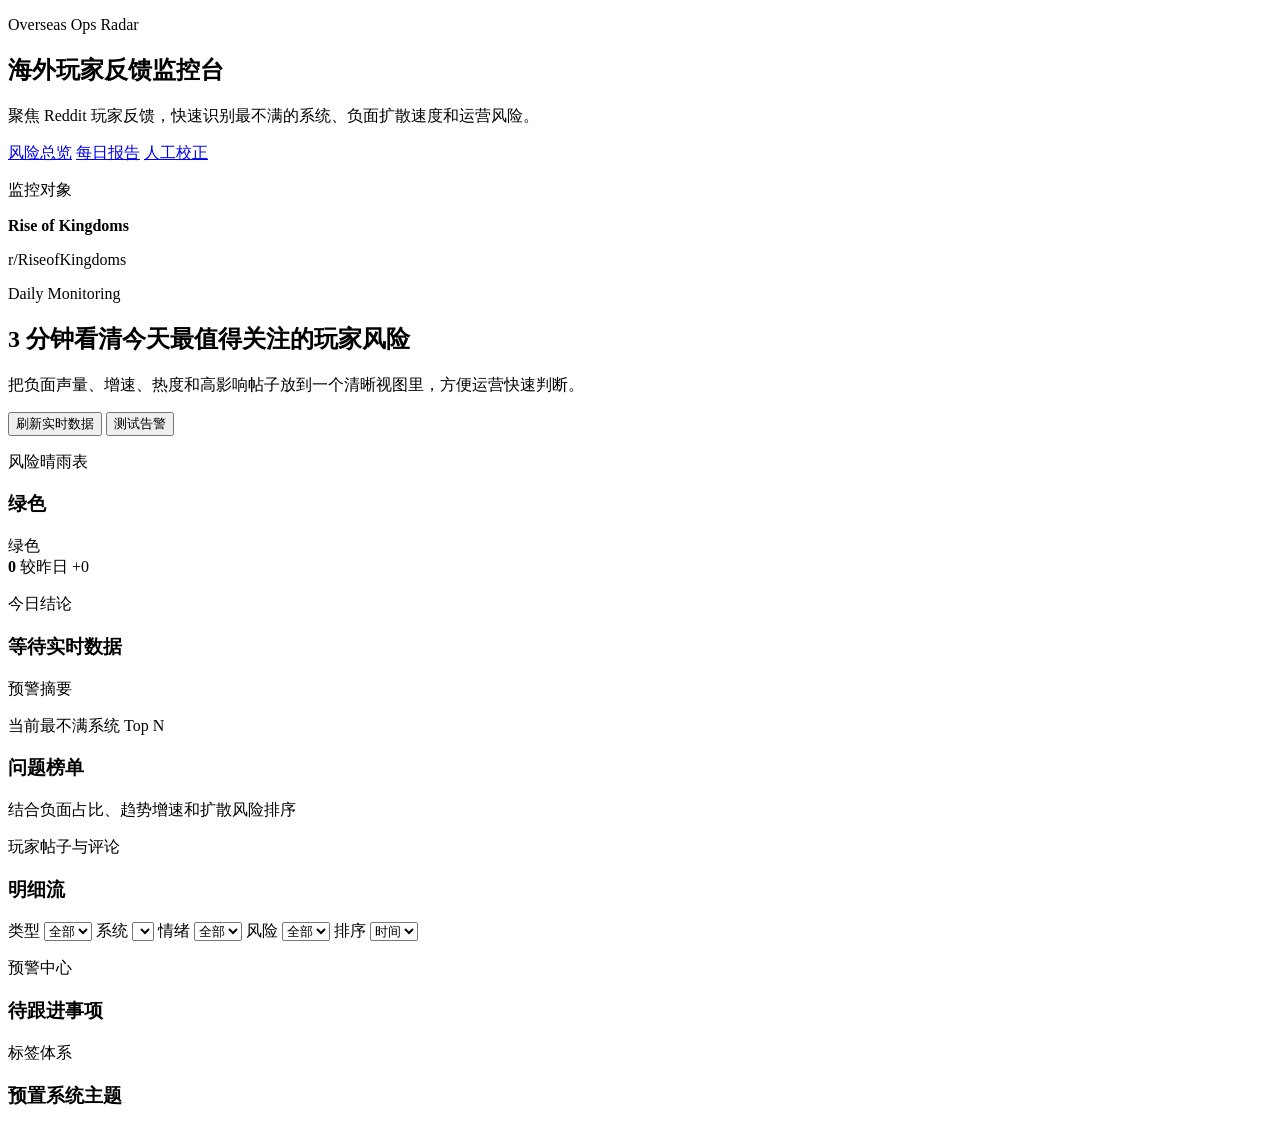
==== game-feedback-monitor/index.html @ 9673b21c "Add dashboard page" ====
<!DOCTYPE html>
<html lang="zh-CN">
  <head>
    <meta charset="UTF-8" />
    <meta name="viewport" content="width=device-width, initial-scale=1.0" />
    <title>海外玩家反馈监控台</title>
    <link rel="preconnect" href="https://fonts.googleapis.com" />
    <link rel="preconnect" href="https://fonts.gstatic.com" crossorigin />
    <link
      href="https://fonts.googleapis.com/css2?family=Space+Grotesk:wght@400;500;700&family=Noto+Sans+SC:wght@400;500;700&display=swap"
      rel="stylesheet"
    />
    <link rel="stylesheet" href="./styles.css" />
  </head>
  <body data-page="dashboard">
    <div class="page-shell">
      <aside class="sidebar">
        <div>
          <p class="eyebrow">Overseas Ops Radar</p>
          <h1>海外玩家反馈监控台</h1>
          <p class="sidebar-copy">聚焦 Reddit 玩家反馈，快速识别最不满的系统、负面扩散速度和运营风险。</p>
        </div>
        <nav class="nav">
          <a class="nav-link active" href="./index.html">风险总览</a>
          <a class="nav-link" href="./reports.html">每日报告</a>
          <a class="nav-link" href="./review.html">人工校正</a>
        </nav>
        <section class="sidebar-panel">
          <p class="panel-label">监控对象</p>
          <strong id="game-name">Rise of Kingdoms</strong>
          <p id="source-summary">r/RiseofKingdoms</p>
        </section>
      </aside>

      <main class="content">
        <header class="hero">
          <div>
            <p class="eyebrow">Daily Monitoring</p>
            <h2>3 分钟看清今天最值得关注的玩家风险</h2>
            <p class="hero-copy">把负面声量、增速、热度和高影响帖子放到一个清晰视图里，方便运营快速判断。</p>
          </div>
          <div class="hero-actions">
            <button id="refresh-button" class="button button-primary">刷新实时数据</button>
            <button id="test-alert-button" class="button button-secondary">测试告警</button>
          </div>
        </header>

        <section class="overview-grid">
          <article class="card risk-card">
            <div class="card-header">
              <div>
                <p class="card-label">风险晴雨表</p>
                <h3 id="risk-level-title">绿色</h3>
              </div>
              <span id="risk-badge" class="risk-badge risk-green">绿色</span>
            </div>
            <div class="risk-meter">
              <div class="risk-meter-track">
                <div id="risk-meter-fill" class="risk-meter-fill"></div>
              </div>
              <div class="risk-meter-meta">
                <strong id="risk-score">0</strong>
                <span id="risk-change">较昨日 +0</span>
              </div>
            </div>
            <div id="overview-metrics" class="metric-row"></div>
          </article>

          <article class="card compact-card">
            <p class="card-label">今日结论</p>
            <h3 id="headline-system">等待实时数据</h3>
            <p id="headline-summary" class="summary-text"></p>
          </article>

          <article class="card compact-card">
            <p class="card-label">预警摘要</p>
            <div id="alert-summary" class="stack-list"></div>
          </article>
        </section>

        <section class="dashboard-grid">
          <div class="main-column">
            <article class="card">
              <div class="card-header">
                <div>
                  <p class="card-label">当前最不满系统 Top N</p>
                  <h3>问题榜单</h3>
                </div>
                <p class="section-note">结合负面占比、趋势增速和扩散风险排序</p>
              </div>
              <div id="issue-list" class="issue-list"></div>
            </article>

            <article class="card">
              <div class="card-header">
                <div>
                  <p class="card-label">玩家帖子与评论</p>
                  <h3>明细流</h3>
                </div>
              </div>
              <div class="filters">
                <label>
                  类型
                  <select id="content-type-filter">
                    <option value="all">全部</option>
                    <option value="submission">帖子</option>
                    <option value="comment">评论</option>
                  </select>
                </label>
                <label>
                  系统
                  <select id="topic-filter"></select>
                </label>
                <label>
                  情绪
                  <select id="sentiment-filter">
                    <option value="all">全部</option>
                    <option value="negative">负向</option>
                    <option value="neutral">中性</option>
                    <option value="positive">正向</option>
                  </select>
                </label>
                <label>
                  风险
                  <select id="risk-filter">
                    <option value="all">全部</option>
                    <option value="red">红色</option>
                    <option value="orange">橙色</option>
                    <option value="green">绿色</option>
                  </select>
                </label>
                <label>
                  排序
                  <select id="sort-filter">
                    <option value="time">时间</option>
                    <option value="heat">热度</option>
                  </select>
                </label>
              </div>
              <div id="post-stream" class="post-stream"></div>
            </article>
          </div>

          <aside class="side-column">
            <article class="card">
              <div class="card-header">
                <div>
                  <p class="card-label">预警中心</p>
                  <h3>待跟进事项</h3>
                </div>
              </div>
              <div id="alert-list" class="stack-list"></div>
            </article>

            <article class="card">
              <div class="card-header">
                <div>
                  <p class="card-label">标签体系</p>
                  <h3>预置系统主题</h3>
                </div>
              </div>
              <div id="taxonomy-list" class="taxonomy-list"></div>
            </article>
          </aside>
        </section>
      </main>
    </div>

    <script src="./ui-config.js"></script>
    <script src="./shared.js"></script>
    <script src="./app.js"></script>
  </body>
</html>
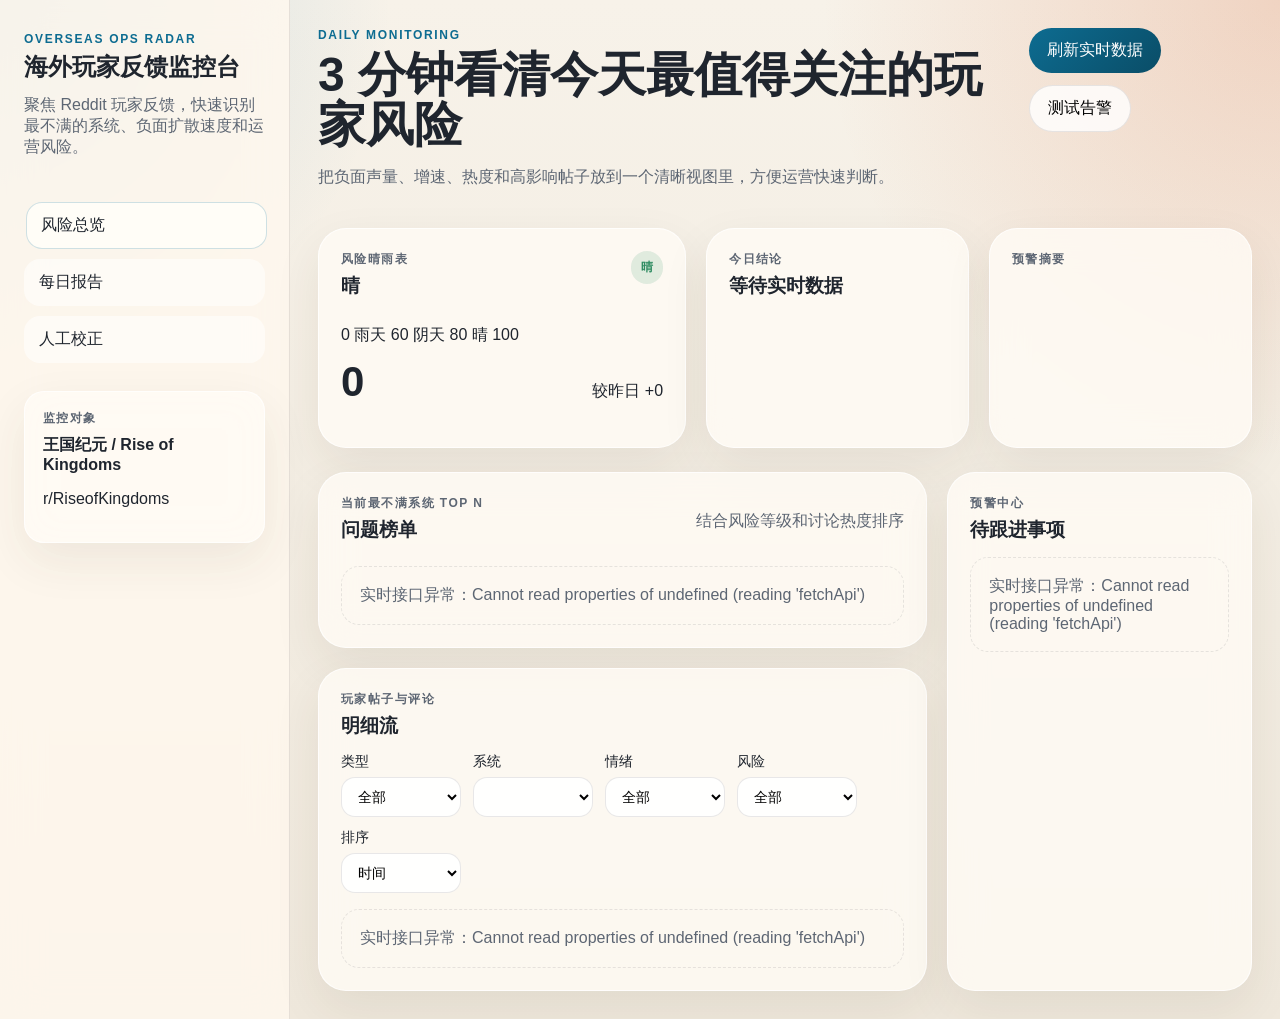
==== commit e968a06c: "Update game feedback monitor dashboard entry files" ====
--- a/game-feedback-monitor/index.html
+++ b/game-feedback-monitor/index.html
@@ -18,7 +18,7 @@
         <div>
           <p class="eyebrow">Overseas Ops Radar</p>
           <h1>海外玩家反馈监控台</h1>
-          <p class="sidebar-copy">聚焦 Reddit 玩家反馈，快速识别最不满的系统、负面扩散速度和运营风险。</p>
+          <p class="sidebar-copy">聚焦 Reddit 玩家反馈，快速识别最不满的系统、扩散速度和运营风险。</p>
         </div>
         <nav class="nav">
           <a class="nav-link active" href="./index.html">风险总览</a>
@@ -37,7 +37,7 @@
           <div>
             <p class="eyebrow">Daily Monitoring</p>
             <h2>3 分钟看清今天最值得关注的玩家风险</h2>
-            <p class="hero-copy">把负面声量、增速、热度和高影响帖子放到一个清晰视图里，方便运营快速判断。</p>
+            <p class="hero-copy">把风险分、热度和代表帖放到一个清晰视图里，方便运营快速判断。</p>
           </div>
           <div class="hero-actions">
             <button id="refresh-button" class="button button-primary">刷新实时数据</button>
@@ -46,17 +46,27 @@
         </header>
 
         <section class="overview-grid">
-          <article class="card risk-card">
+          <article id="risk-card" class="card risk-card">
             <div class="card-header">
               <div>
                 <p class="card-label">风险晴雨表</p>
-                <h3 id="risk-level-title">绿色</h3>
+                <h3 id="risk-level-title">晴</h3>
               </div>
-              <span id="risk-badge" class="risk-badge risk-green">绿色</span>
+              <span id="risk-badge" class="risk-badge risk-green">晴</span>
             </div>
-            <div class="risk-meter">
-              <div class="risk-meter-track">
-                <div id="risk-meter-fill" class="risk-meter-fill"></div>
+            <div id="risk-weather" class="risk-weather" aria-hidden="true"></div>
+            <div class="risk-meter risk-gauge">
+              <div class="risk-gauge-arc">
+                <div class="risk-gauge-track"></div>
+                <div class="risk-gauge-inner"></div>
+                <div id="risk-needle" class="risk-needle"></div>
+                <div class="risk-gauge-center"></div>
+              </div>
+              <div class="risk-scale">
+                <span>0 雨天</span>
+                <span>60 阴天</span>
+                <span>80 晴</span>
+                <span>100</span>
               </div>
               <div class="risk-meter-meta">
                 <strong id="risk-score">0</strong>
@@ -86,7 +96,7 @@
                   <p class="card-label">当前最不满系统 Top N</p>
                   <h3>问题榜单</h3>
                 </div>
-                <p class="section-note">结合负面占比、趋势增速和扩散风险排序</p>
+                <p class="section-note">结合风险等级和讨论热度排序</p>
               </div>
               <div id="issue-list" class="issue-list"></div>
             </article>
@@ -138,6 +148,7 @@
                 </label>
               </div>
               <div id="post-stream" class="post-stream"></div>
+              <div id="post-pagination" class="pagination"></div>
             </article>
           </div>
 
@@ -151,16 +162,6 @@
               </div>
               <div id="alert-list" class="stack-list"></div>
             </article>
-
-            <article class="card">
-              <div class="card-header">
-                <div>
-                  <p class="card-label">标签体系</p>
-                  <h3>预置系统主题</h3>
-                </div>
-              </div>
-              <div id="taxonomy-list" class="taxonomy-list"></div>
-            </article>
           </aside>
         </section>
       </main>
--- a/game-feedback-monitor/styles.css
+++ b/game-feedback-monitor/styles.css
@@ -0,0 +1,381 @@
+:root {
+  --bg: #f4efe5;
+  --bg-accent: radial-gradient(circle at top right, rgba(214, 104, 56, 0.22), transparent 28%),
+    radial-gradient(circle at top left, rgba(22, 121, 171, 0.18), transparent 24%),
+    linear-gradient(180deg, #f7f2e9 0%, #efe8dc 100%);
+  --surface: rgba(255, 252, 246, 0.8);
+  --surface-strong: #fffdf7;
+  --text: #1f252e;
+  --muted: #5d6673;
+  --line: rgba(31, 37, 46, 0.1);
+  --brand: #0d6c91;
+  --brand-deep: #0a4d67;
+  --warning: #dc7d2d;
+  --danger: #d94b3d;
+  --success: #2f8c62;
+  --yellow: #d0a020;
+  --shadow: 0 18px 48px rgba(65, 48, 31, 0.08);
+}
+
+* { box-sizing: border-box; }
+
+body {
+  margin: 0;
+  font-family: "Space Grotesk", "Noto Sans SC", sans-serif;
+  color: var(--text);
+  background: var(--bg-accent);
+  min-height: 100vh;
+}
+
+a { color: inherit; text-decoration: none; }
+button, select, input, textarea { font: inherit; }
+
+.page-shell {
+  display: grid;
+  grid-template-columns: 290px 1fr;
+  min-height: 100vh;
+}
+
+.sidebar {
+  padding: 32px 24px;
+  border-right: 1px solid var(--line);
+  background: rgba(255, 248, 238, 0.82);
+  backdrop-filter: blur(20px);
+  display: flex;
+  flex-direction: column;
+  gap: 28px;
+}
+
+.eyebrow {
+  margin: 0 0 8px;
+  color: var(--brand);
+  text-transform: uppercase;
+  letter-spacing: 0.14em;
+  font-size: 12px;
+  font-weight: 700;
+}
+
+.sidebar h1, .hero h2, .card h3 { margin: 0; line-height: 1.05; }
+
+.sidebar-copy, .hero-copy, .summary-text, .section-note, .stack-item p, .post-meta,
+.post-excerpt, .review-meta, .topic-chip, .empty-state {
+  color: var(--muted);
+}
+
+.nav { display: grid; gap: 10px; }
+
+.nav-link {
+  padding: 12px 14px;
+  border-radius: 16px;
+  background: rgba(255, 255, 255, 0.54);
+  border: 1px solid transparent;
+  transition: 160ms ease;
+}
+
+.nav-link:hover, .nav-link.active {
+  background: var(--surface-strong);
+  border-color: rgba(13, 108, 145, 0.2);
+  transform: translateX(2px);
+}
+
+.sidebar-panel, .card {
+  background: var(--surface);
+  border: 1px solid rgba(255, 255, 255, 0.75);
+  box-shadow: var(--shadow);
+  backdrop-filter: blur(18px);
+}
+
+.sidebar-panel {
+  padding: 18px;
+  border-radius: 20px;
+}
+
+.panel-label, .card-label {
+  margin: 0 0 8px;
+  font-size: 12px;
+  font-weight: 700;
+  letter-spacing: 0.12em;
+  text-transform: uppercase;
+  color: var(--muted);
+}
+
+.content {
+  padding: 28px;
+  display: grid;
+  gap: 24px;
+}
+
+.hero {
+  display: flex;
+  justify-content: space-between;
+  align-items: flex-start;
+  gap: 24px;
+}
+
+.hero h2 {
+  font-size: clamp(32px, 4vw, 48px);
+  max-width: 760px;
+}
+
+.hero-actions { display: flex; gap: 12px; flex-wrap: wrap; }
+
+.button {
+  border: none;
+  border-radius: 999px;
+  padding: 12px 18px;
+  cursor: pointer;
+  transition: 160ms ease;
+}
+
+.button:hover { transform: translateY(-1px); }
+
+.button-primary {
+  color: white;
+  background: linear-gradient(135deg, var(--brand) 0%, var(--brand-deep) 100%);
+}
+
+.button-secondary {
+  background: rgba(255, 255, 255, 0.8);
+  border: 1px solid var(--line);
+}
+
+.overview-grid {
+  display: grid;
+  grid-template-columns: 1.4fr 1fr 1fr;
+  gap: 20px;
+}
+
+.dashboard-grid, .review-layout, .report-grid {
+  display: grid;
+  grid-template-columns: minmax(0, 1.4fr) minmax(280px, 0.7fr);
+  gap: 20px;
+}
+
+.main-column, .side-column, .report-sections { display: grid; gap: 20px; }
+
+.card {
+  border-radius: 28px;
+  padding: 22px;
+}
+
+.compact-card, .risk-card { min-height: 220px; }
+
+.card-header {
+  display: flex;
+  justify-content: space-between;
+  gap: 16px;
+  align-items: flex-start;
+  margin-bottom: 18px;
+}
+
+.risk-badge {
+  font-size: 12px;
+  padding: 8px 10px;
+  border-radius: 999px;
+  font-weight: 700;
+}
+
+.risk-green { background: rgba(47, 140, 98, 0.14); color: var(--success); }
+.risk-yellow { background: rgba(208, 160, 32, 0.15); color: #8a6711; }
+.risk-orange { background: rgba(220, 125, 45, 0.16); color: var(--warning); }
+.risk-red { background: rgba(217, 75, 61, 0.15); color: var(--danger); }
+
+.risk-meter { display: grid; gap: 12px; margin-bottom: 18px; }
+
+.risk-meter-track {
+  height: 18px;
+  background: linear-gradient(90deg, #2f8c62 0%, #d0a020 45%, #dc7d2d 70%, #d94b3d 100%);
+  border-radius: 999px;
+  overflow: hidden;
+}
+
+.risk-meter-fill {
+  height: 100%;
+  background: rgba(255, 255, 255, 0.64);
+  transform-origin: left;
+}
+
+.risk-meter-meta {
+  display: flex;
+  justify-content: space-between;
+  align-items: baseline;
+}
+
+.risk-meter-meta strong { font-size: 42px; }
+
+.metric-row {
+  display: grid;
+  grid-template-columns: repeat(auto-fit, minmax(120px, 1fr));
+  gap: 12px;
+}
+
+.metric {
+  padding: 14px;
+  border-radius: 18px;
+  background: rgba(255, 255, 255, 0.56);
+}
+
+.metric strong {
+  display: block;
+  font-size: 24px;
+  margin-top: 6px;
+}
+
+.stack-list, .issue-list, .post-stream, .taxonomy-list, .review-list {
+  display: grid;
+  gap: 12px;
+}
+
+.stack-item, .issue-card, .post-card, .taxonomy-item, .review-card {
+  padding: 16px;
+  border-radius: 20px;
+  background: rgba(255, 255, 255, 0.64);
+  border: 1px solid rgba(31, 37, 46, 0.06);
+}
+
+.issue-card { display: grid; gap: 14px; }
+
+.issue-head, .post-head, .review-head {
+  display: flex;
+  justify-content: space-between;
+  gap: 12px;
+  align-items: flex-start;
+}
+
+.issue-title-row, .post-title-row {
+  display: flex;
+  gap: 10px;
+  flex-wrap: wrap;
+  align-items: center;
+}
+
+.chip, .topic-chip {
+  display: inline-flex;
+  align-items: center;
+  gap: 6px;
+  padding: 6px 10px;
+  border-radius: 999px;
+  font-size: 12px;
+  font-weight: 700;
+}
+
+.chip.sentiment-negative { background: rgba(217, 75, 61, 0.12); color: var(--danger); }
+.chip.sentiment-neutral { background: rgba(93, 102, 115, 0.12); color: var(--muted); }
+.chip.sentiment-positive { background: rgba(47, 140, 98, 0.12); color: var(--success); }
+.topic-chip { background: rgba(13, 108, 145, 0.1); color: var(--brand); }
+
+.trend-bars {
+  display: flex;
+  gap: 6px;
+  align-items: end;
+  height: 56px;
+}
+
+.trend-bar {
+  flex: 1;
+  border-radius: 999px 999px 4px 4px;
+  background: linear-gradient(180deg, rgba(13, 108, 145, 0.28), rgba(13, 108, 145, 0.78));
+  min-width: 8px;
+}
+
+.issue-summary {
+  display: grid;
+  grid-template-columns: repeat(auto-fit, minmax(140px, 1fr));
+  gap: 12px;
+}
+
+.summary-block {
+  padding: 12px;
+  border-radius: 16px;
+  background: rgba(247, 242, 233, 0.9);
+}
+
+.summary-block strong { display: block; margin-bottom: 6px; }
+
+.filters {
+  display: flex;
+  gap: 12px;
+  margin-bottom: 16px;
+  flex-wrap: wrap;
+}
+
+.filters label, .review-form label, .rules-form label {
+  display: grid;
+  gap: 6px;
+  font-size: 14px;
+}
+
+.filters select, .review-form select, .review-form textarea, .rules-form textarea {
+  border-radius: 14px;
+  border: 1px solid var(--line);
+  background: rgba(255, 255, 255, 0.88);
+  padding: 10px 12px;
+}
+
+.filters select {
+  min-width: 120px;
+}
+
+.post-card, .review-card, .review-form { display: grid; gap: 12px; }
+.post-title { font-size: 18px; font-weight: 700; }
+.post-link { color: var(--brand); font-weight: 700; }
+
+.top-comment-preview {
+  display: grid;
+  gap: 8px;
+  padding: 14px;
+  border-radius: 18px;
+  background: rgba(13, 108, 145, 0.08);
+  border: 1px solid rgba(13, 108, 145, 0.14);
+}
+
+.top-comment-header {
+  display: flex;
+  justify-content: space-between;
+  gap: 12px;
+  flex-wrap: wrap;
+  font-size: 13px;
+  color: var(--muted);
+}
+
+.review-layout { grid-template-columns: minmax(0, 1.25fr) minmax(280px, 0.75fr); }
+.review-form .button { justify-self: start; }
+.rules-form {
+  display: grid;
+  gap: 12px;
+}
+.rules-form .button {
+  justify-self: start;
+}
+
+.history-item {
+  padding: 14px;
+  border-radius: 18px;
+  background: rgba(255, 255, 255, 0.6);
+}
+
+.report-page { gap: 20px; }
+.report-grid { grid-template-columns: repeat(2, minmax(0, 1fr)); }
+
+.empty-state {
+  padding: 18px;
+  border: 1px dashed var(--line);
+  border-radius: 18px;
+}
+
+@media (max-width: 1100px) {
+  .page-shell, .dashboard-grid, .review-layout, .overview-grid, .report-grid {
+    grid-template-columns: 1fr;
+  }
+  .sidebar {
+    border-right: none;
+    border-bottom: 1px solid var(--line);
+  }
+}
+
+@media (max-width: 720px) {
+  .content { padding: 18px; }
+  .sidebar { padding: 22px 18px; }
+  .hero { flex-direction: column; }
+  .card { padding: 18px; border-radius: 22px; }
+}
